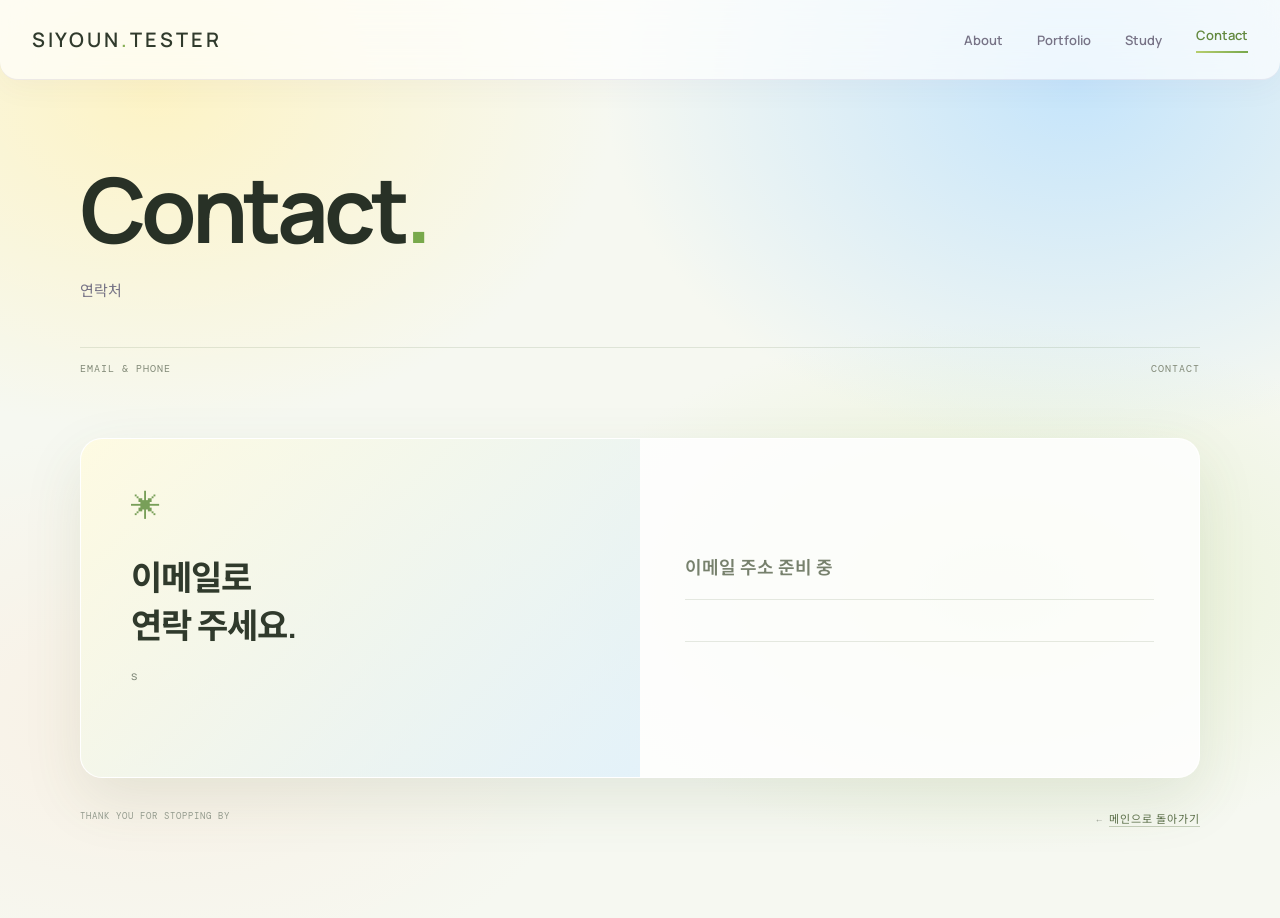
==== contact.html @ 894e9505 "포트폴리오" ====
<!doctype html>
<html lang="ko">
<head>
  <meta charset="utf-8"><meta name="viewport" content="width=device-width, initial-scale=1">
  <meta name="description" content="시윤에게 이메일로 연락할 수 있습니다.">
  <title>Contact — siyoun.tester</title>
  <link rel="preconnect" href="https://fonts.googleapis.com"><link rel="preconnect" href="https://fonts.gstatic.com" crossorigin>
  <link href="https://fonts.googleapis.com/css2?family=DM+Mono:wght@400;500&family=Manrope:wght@400;500;600;700;800&family=Noto+Sans+KR:wght@400;500;600;700;800&display=swap" rel="stylesheet">
  <link rel="stylesheet" href="assets/css/style.css"><script src="assets/js/main.js" defer></script>
</head>
<body>
  <header class="site-header"><nav class="nav-shell" aria-label="주요 메뉴"><a class="wordmark" href="index.html" aria-label="siyoun.tester 메인 페이지">siyoun<span>.</span>tester</a><button class="menu-toggle" aria-expanded="false" aria-controls="site-menu" aria-label="메뉴 열기"><span></span><span></span></button><div class="nav-links" id="site-menu"><a class="nav-link" href="index.html">About</a><a class="nav-link" href="portfolio.html">Portfolio</a><a class="nav-link" href="study.html">Study</a><a class="nav-link active" href="contact.html" aria-current="page">Contact</a></div></nav></header>
  <main class="wrap page-main contact-main">
    <section class="page-intro"><h1>Contact<span class="period">.</span></h1><p class="page-lead">연락처</p><div class="intro-meta"><span>EMAIL & PHONE</span><span>CONTACT</span></div></section>
    <section class="contact-card"><div class="contact-message"><span class="contact-spark">✳</span><h2>이메일로<br>연락 주세요.</h2><p>s</p></div><div class="contact-details"><div class="contact-item"><span class="contact-placeholder">이메일 주소 준비 중</span></div><div class="contact-item"></div></div></section>
    <div class="contact-bottom"><span>THANK YOU FOR STOPPING BY</span><span>← <a href="index.html">메인으로 돌아가기</a></span></div>
  </main>
</body>
</html>
---- assets/css/style.css ----
:root {
  --ink: #283126;
  --muted: #737a6e;
  --line: rgba(75, 104, 57, .15);
  --green: #78a94b;
  --lime: #d8e9ad;
  --yellow: #fff0a8;
  --sky: #9ed6f5;
  --paper: #f6f8f1;
  --sans: 'Manrope', 'Noto Sans KR', sans-serif;
  --mono: 'DM Mono', monospace;
}

* { box-sizing: border-box; }
html { scroll-behavior: smooth; scroll-padding-top: 100px; }
body {
  margin: 0;
  color: var(--ink);
  background:
    radial-gradient(ellipse at 12% 10%, rgba(255, 242, 185, .78), transparent 29%),
    radial-gradient(ellipse at 84% 9%, rgba(178, 221, 255, .72), transparent 31%),
    radial-gradient(ellipse at 78% 64%, rgba(219, 235, 183, .56), transparent 32%),
    radial-gradient(ellipse at 12% 78%, rgba(255, 226, 205, .34), transparent 28%),
    var(--paper);
  font-family: var(--sans);
  font-size: 15px;
  -webkit-font-smoothing: antialiased;
}
a { color: inherit; text-decoration: none; }
.wrap { width: min(1120px, calc(100% - 64px)); margin-inline: auto; }

.site-header {
  position: sticky;
  z-index: 20;
  top: 0;
  height: 80px;
  border-bottom: 1px solid rgba(93, 74, 136, .1);
  border-radius: 0 0 18px 18px;
  background: rgba(255, 255, 255, .68);
  box-shadow: 0 8px 30px rgba(83, 67, 114, .045);
  backdrop-filter: blur(18px);
}
.nav-shell {
  display: flex;
  align-items: center;
  gap: 28px;
  width: min(1280px, calc(100% - 64px));
  height: 100%;
  margin: auto;
}
.wordmark {
  flex: 0 0 auto;
  color: #303a2c;
  font-size: 20px;
  font-weight: 600;
  letter-spacing: 3px;
  text-transform: uppercase;
  transition: color .2s ease, transform .2s ease;
}
.wordmark span {
  color: #83ae55;
  background: linear-gradient(110deg, #b3cb62, #83ae55, #d6d989);
  background-clip: text;
  -webkit-background-clip: text;
  -webkit-text-fill-color: transparent;
}
.wordmark:hover { color: #62883e; transform: translateY(-1px); }
.wordmark:hover span { color: #99ba55; background: none; -webkit-text-fill-color: currentColor; }
.nav-links { display: flex; align-items: center; gap: 34px; margin-left: auto; }
.nav-link { color: #777386; font-size: 13px; font-weight: 600; transition: color .2s ease; }
.nav-link:hover, .nav-link.active { color: #62883e; }
.nav-link.active::after {
  display: block;
  height: 2px;
  margin-top: 7px;
  background: linear-gradient(90deg, #b7ce6e, #78a84c);
  content: '';
}
.menu-toggle { display: none; border: 0; padding: 8px; background: transparent; }
.menu-toggle span { display: block; width: 22px; height: 1px; margin: 5px; background: var(--ink); }

.hero {
  display: grid;
  grid-template-columns: minmax(0, 1fr) minmax(0, 1fr);
  align-items: center;
  gap: 6vw;
  min-height: 590px;
  padding-block: 75px;
}
.hero-copy { z-index: 2; max-width: 500px; }
.hero-copy h2 { margin: 0 0 22px; color: #303a2c; font-size: clamp(34px, 4vw, 52px); line-height: 1.3; letter-spacing: -1.8px; }
.hero-copy p { margin: 0 0 12px; color: #727a6e; font-size: 15px; line-height: 1.9; }
.hero-art {
  position: relative;
  justify-self: end;
  width: 100%;
  height: 385px;
  overflow: hidden;
  border: 1px solid rgba(255, 255, 255, .9);
  border-radius: 28px;
  background:
    radial-gradient(circle at 72% 76%, rgba(179, 219, 255, .92), transparent 38%),
    radial-gradient(circle at 23% 11%, rgba(255, 235, 169, .95), transparent 31%),
    radial-gradient(circle at 31% 85%, rgba(189, 222, 145, .86), transparent 39%),
    linear-gradient(140deg, #fff9df, #f9fbf1 47%, #dcedfa);
  box-shadow: 0 25px 74px rgba(104, 139, 154, .17), inset 0 1px 0 rgba(255, 255, 255, .9);
}
.hero-art::before, .hero-art::after { position: absolute; border-radius: 50%; content: ''; }
.hero-art::before {
  inset: 12%;
  background: linear-gradient(135deg, rgba(255, 239, 178, .82), rgba(203, 228, 177, .58) 48%, rgba(159, 211, 255, .78));
  filter: blur(2px);
  opacity: .9;
}
.hero-art::after {
  top: 23%;
  left: 34%;
  width: 44%;
  aspect-ratio: 1;
  background: linear-gradient(135deg, #fff0a8, #cce598 38%, #9ed6f5 72%, #e3edbd);
  mix-blend-mode: multiply;
  opacity: .84;
}
.art-orbit { position: absolute; z-index: 2; border: 1px solid rgba(255, 255, 255, .8); border-radius: 50%; }
.orbit-one { top: 31%; left: 9%; width: 82%; height: 38%; transform: rotate(-28deg); }
.orbit-two { top: 22%; left: 17%; width: 68%; height: 58%; transform: rotate(42deg); }
.art-star { position: absolute; z-index: 3; top: 10%; right: 17%; color: #fffdf1; font-size: 72px; text-shadow: 0 3px 22px rgba(121, 154, 120, .22); }

.section-pad { padding-block: 88px; }
.preview-section { padding-top: 26px; padding-bottom: 96px; }
.section-heading { display: flex; align-items: end; justify-content: space-between; margin-bottom: 30px; }
.section-heading h2 { margin: 0; color: #303a2c; font-size: 31px; letter-spacing: -1px; }
.preview-grid { display: grid; grid-template-columns: repeat(3, 1fr); gap: 16px; }
.preview-card {
  position: relative;
  min-height: 220px;
  overflow: hidden;
  padding: 27px;
  border: 1px solid rgba(255, 255, 255, .96);
  border-radius: 22px;
  color: #2a2838;
  box-shadow: 0 12px 34px rgba(72, 98, 55, .08), inset 0 1px 0 #fff;
  transition: transform .2s ease, box-shadow .2s ease, border-color .2s ease;
}
.card-lilac { background: linear-gradient(145deg, rgba(255, 255, 255, .88), rgba(226, 239, 204, .78)); }
.card-yellow { background: linear-gradient(145deg, rgba(255, 255, 255, .88), rgba(255, 242, 190, .8)); }
.card-blue { background: linear-gradient(145deg, rgba(255, 255, 255, .9), rgba(211, 236, 253, .86)); }
.preview-card:hover { transform: translateY(-5px); border-color: rgba(140, 177, 91, .42); box-shadow: 0 20px 42px rgba(76, 112, 53, .13); }
.card-icon { position: absolute; top: 20px; right: 23px; color: #789f59; font-size: 25px; }
.preview-card h3 { margin: 45px 0 8px; font-size: 25px; letter-spacing: -.7px; }
.preview-card p { margin: 0; color: #7e8874; font-size: 12px; }
.card-link { position: absolute; bottom: 22px; left: 27px; color: #45583a; font-size: 11px; font-weight: 700; }
.card-link b { margin-left: 9px; }

.page-main { min-height: calc(100vh - 80px); }
.page-intro { padding-top: 82px; }
.page-intro h1 { margin: 0; color: #283126; font-size: clamp(56px, 8vw, 90px); line-height: 1.05; letter-spacing: -5px; }
.period { color: #78a94b; }
.page-lead { margin: 20px 0 0; color: #777486; font-size: 15px; line-height: 1.9; }
.intro-meta { display: flex; justify-content: space-between; margin-top: 42px; padding-top: 14px; border-top: 1px solid rgba(78, 108, 57, .14); color: #828a78; font: 10px var(--mono); letter-spacing: 1px; }
.portfolio-empty {
  margin: 54px 0 88px;
  padding: 82px 28px;
  border: 1px solid rgba(255, 255, 255, .98);
  border-radius: 24px;
  background: radial-gradient(ellipse at 30% 0%, rgba(255, 239, 172, .7), transparent 55%), radial-gradient(ellipse at 85% 20%, rgba(174, 219, 250, .58), transparent 55%), rgba(255, 255, 255, .78);
  text-align: center;
  box-shadow: 0 18px 48px rgba(72, 98, 55, .1);
}
.empty-icon { display: grid; place-items: center; width: 46px; height: 46px; margin: 0 auto 22px; border-radius: 15px; background: linear-gradient(135deg, #fff0a8, #b9d987 48%, #9bcff0); color: #fff; font-size: 23px; box-shadow: 0 9px 27px rgba(130, 164, 118, .24); }
.eyebrow { margin: 0 0 11px; color: #6e9146; font: 10px var(--mono); letter-spacing: 1.2px; }

.study-layout { display: grid; grid-template-columns: 190px minmax(0, 1fr); gap: 76px; }
.study-sidebar { position: relative; padding-top: 110px; }
.side-link { display: flex; gap: 12px; padding: 13px 12px; border-radius: 999px; color: #858d7c; font: 10px var(--mono); }
.side-link span { color: inherit; font: 11px var(--sans); }
.side-link.active { color: #638b3c; background: rgba(148, 185, 84, .14); }
.sidebar-note { position: sticky; top: 82vh; margin-top: 90px; color: #a0a894; font: 9px/1.8 var(--mono); letter-spacing: 1px; }
.study-content { min-width: 0; }
.study-intro { padding-top: 82px; }
.study-block { padding-top: 68px; scroll-margin-top: 105px; }
.block-heading { display: flex; align-items: start; gap: 18px; margin-bottom: 22px; }
.block-number { padding-top: 4px; color: #789d48; font: 12px var(--mono); }
.block-heading h2 { margin: 0; color: #303a2c; font-size: 23px; letter-spacing: -.7px; }
.log-card { margin-bottom: 14px; padding: 26px 28px; overflow: hidden; border: 1px solid rgba(255, 255, 255, .98); border-radius: 22px; background: rgba(255, 255, 255, .68); box-shadow: 0 12px 32px rgba(72, 98, 55, .06); }
.log-date { color: #7d8874; font: 10px var(--mono); }
.log-card h3 { margin: 17px 0 9px; color: #343a30; font-size: 17px; }
.log-card p { margin: 0; color: #7d8874; font-size: 12px; line-height: 1.9; }
.reflection-card { position: relative; padding: 26px 30px; overflow: hidden; border: 1px solid rgba(255, 255, 255, .98); border-radius: 22px; background: linear-gradient(125deg, rgba(255, 253, 227, .92), rgba(222, 240, 252, .9)); }
.reflection-mark { display: block; height: 42px; color: #8eae58; font: 60px Georgia, serif; }
.reflection-card p { margin: 0; color: #5e6855; font-size: 14px; line-height: 1.9; }
.next-card { display: flex; align-items: start; gap: 17px; margin-bottom: 75px; padding: 24px; overflow: hidden; border: 1px solid rgba(255, 255, 255, .98); border-radius: 22px; background: rgba(255, 255, 255, .68); }
.next-icon { color: #789f59; font-size: 25px; }
.next-card h3 { margin: 3px 0 8px; color: #343a30; font-size: 14px; }
.next-card p { margin: 0; color: #7d8874; font-size: 12px; line-height: 1.9; }

.contact-main { padding-bottom: 92px; }
.contact-card { display: grid; grid-template-columns: 1fr 1fr; min-height: 340px; margin-top: 63px; overflow: hidden; border: 1px solid rgba(255, 255, 255, .98); border-radius: 22px; background: rgba(255, 255, 255, .65); box-shadow: 0 22px 60px rgba(72, 98, 55, .11); }
.contact-message { padding: 46px 50px; background: linear-gradient(135deg, rgba(255, 249, 211, .62), rgba(217, 237, 249, .7)); }
.contact-spark { display: block; color: #789f59; font-size: 30px; }
.contact-message h2 { margin: 28px 0 0; color: #303a2c; font-size: 34px; line-height: 1.4; letter-spacing: -1px; }
.contact-message p { margin-top: 16px; color: #757e6f; font-size: 12px; line-height: 1.9; }
.contact-details { display: flex; flex-direction: column; justify-content: center; padding: 50px 45px; background: rgba(255, 255, 255, .58); }
.contact-item { margin-bottom: 21px; padding-bottom: 20px; border-bottom: 1px solid rgba(78, 108, 57, .14); }
.contact-placeholder { color: #77816d; font-size: 18px; font-weight: 600; }
.contact-bottom { display: flex; justify-content: space-between; margin-top: 32px; color: #939a8d; font: 9px var(--mono); letter-spacing: 1px; }
.contact-bottom a { color: #5c704a; border-bottom: 1px solid rgba(79, 108, 59, .3); font: 11px var(--sans); }

@media (max-width: 800px) {
  .wrap { width: calc(100% - 48px); }
  .nav-shell { width: calc(100% - 48px); }
  .nav-links { gap: 20px; }
  .hero { grid-template-columns: minmax(0, 1fr) minmax(0, .9fr); gap: 28px; min-height: 500px; }
  .hero-copy h2 { font-size: clamp(30px, 4.2vw, 42px); }
  .study-layout { grid-template-columns: 150px minmax(0, 1fr); gap: 42px; }
  .contact-message { padding: 38px 32px; }
  .contact-details { padding: 38px 30px; }
}
@media (max-width: 600px) {
  .wrap { width: calc(100% - 40px); }
  .site-header { height: 68px; }
  .nav-shell { width: calc(100% - 36px); }
  .wordmark { font-size: 18px; }
  .menu-toggle { display: block; z-index: 22; margin-left: auto; }
  .nav-links { position: absolute; top: 67px; right: 0; left: 0; display: none; flex-direction: column; align-items: flex-start; gap: 0; padding: 18px 20px; border: 1px solid rgba(78, 108, 57, .14); border-radius: 0 0 18px 18px; background: rgba(255, 255, 255, .96); box-shadow: 0 12px 28px rgba(72, 98, 55, .08); }
  .nav-links.open { display: flex; }
  .nav-link { width: 100%; padding: 12px 0; }
  .nav-link.active::after { display: none; }
  .hero { display: flex; flex-direction: column; align-items: stretch; gap: 30px; min-height: auto; padding-block: 54px 58px; }
  .hero-copy { max-width: none; }
  .hero-copy h2 { font-size: 34px; }
  .hero-art { height: 290px; }
  .preview-section { padding-top: 18px; padding-bottom: 66px; }
  .preview-grid { grid-template-columns: 1fr; gap: 12px; }
  .preview-card { min-height: 205px; border-radius: 20px; }
  .preview-card h3 { margin-top: 35px; }
  .section-heading h2 { font-size: 26px; }
  .page-intro, .study-intro { padding-top: 62px; }
  .page-intro h1 { font-size: 62px; letter-spacing: -3px; }
  .page-lead { font-size: 13px; }
  .intro-meta { margin-top: 32px; }
  .portfolio-empty { margin: 38px 0 65px; padding: 60px 20px; }
  .study-layout { display: block; }
  .study-sidebar { display: flex; gap: 10px; overflow-x: auto; padding-top: 24px; white-space: nowrap; }
  .side-link { gap: 6px; padding: 8px 0; }
  .side-link span { font-size: 10px; }
  .sidebar-note { display: none; }
  .study-block { padding-top: 49px; scroll-margin-top: 80px; }
  .log-card { padding: 21px; }
  .contact-main { padding-bottom: 60px; }
  .contact-card { grid-template-columns: 1fr; margin-top: 39px; }
  .contact-message { padding: 34px 28px; }
  .contact-message h2 { font-size: 29px; }
  .contact-details { padding: 32px 28px; }
  .contact-placeholder { font-size: 17px; }
  .contact-bottom { font-size: 8px; }
}
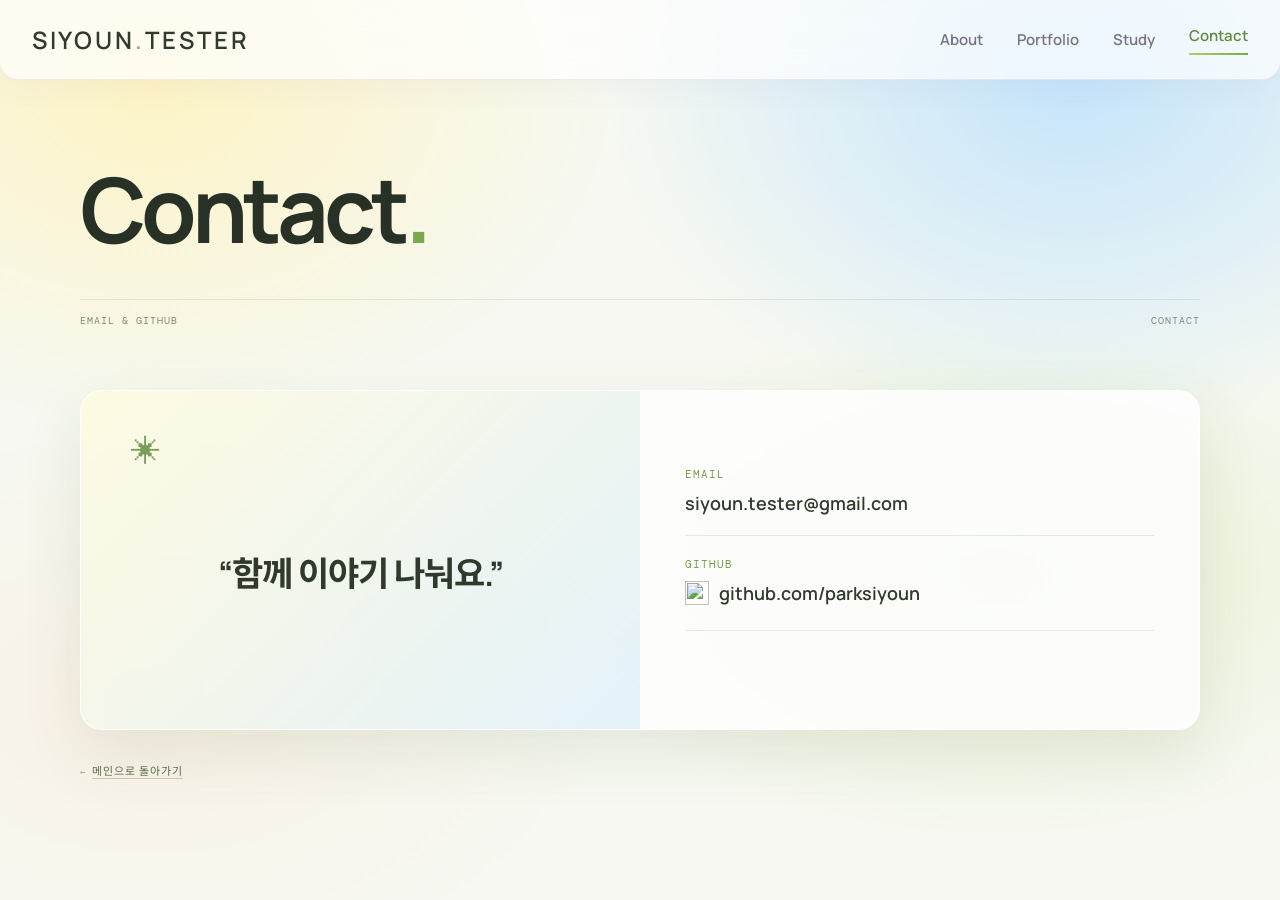
==== commit 04443330: "contact 페이지 수정, 웹사이트 전체적인 사용성 개선" ====
--- a/contact.html
+++ b/contact.html
@@ -2,7 +2,7 @@
 <html lang="ko">
 <head>
   <meta charset="utf-8"><meta name="viewport" content="width=device-width, initial-scale=1">
-  <meta name="description" content="시윤에게 이메일로 연락할 수 있습니다.">
+  <meta name="description" content="시윤의 이메일과 GitHub를 확인할 수 있습니다.">
   <title>Contact — siyoun.tester</title>
   <link rel="preconnect" href="https://fonts.googleapis.com"><link rel="preconnect" href="https://fonts.gstatic.com" crossorigin>
   <link href="https://fonts.googleapis.com/css2?family=DM+Mono:wght@400;500&family=Manrope:wght@400;500;600;700;800&family=Noto+Sans+KR:wght@400;500;600;700;800&display=swap" rel="stylesheet">
@@ -11,9 +11,9 @@
 <body>
   <header class="site-header"><nav class="nav-shell" aria-label="주요 메뉴"><a class="wordmark" href="index.html" aria-label="siyoun.tester 메인 페이지">siyoun<span>.</span>tester</a><button class="menu-toggle" aria-expanded="false" aria-controls="site-menu" aria-label="메뉴 열기"><span></span><span></span></button><div class="nav-links" id="site-menu"><a class="nav-link" href="index.html">About</a><a class="nav-link" href="portfolio.html">Portfolio</a><a class="nav-link" href="study.html">Study</a><a class="nav-link active" href="contact.html" aria-current="page">Contact</a></div></nav></header>
   <main class="wrap page-main contact-main">
-    <section class="page-intro"><h1>Contact<span class="period">.</span></h1><p class="page-lead">연락처</p><div class="intro-meta"><span>EMAIL & PHONE</span><span>CONTACT</span></div></section>
-    <section class="contact-card"><div class="contact-message"><span class="contact-spark">✳</span><h2>이메일로<br>연락 주세요.</h2><p>s</p></div><div class="contact-details"><div class="contact-item"><span class="contact-placeholder">이메일 주소 준비 중</span></div><div class="contact-item"></div></div></section>
-    <div class="contact-bottom"><span>THANK YOU FOR STOPPING BY</span><span>← <a href="index.html">메인으로 돌아가기</a></span></div>
+    <section class="page-intro"><h1>Contact<span class="period">.</span></h1><div class="intro-meta"><span>EMAIL & GITHUB</span><span>CONTACT</span></div></section>
+    <section class="contact-card"><div class="contact-message"><span class="contact-spark">✳︎</span><h2>“함께 이야기 나눠요.”</h2></div><div class="contact-details"><div class="contact-item"><span class="contact-label">EMAIL</span><a class="contact-link" href="mailto:siyoun.tester@gmail.com">siyoun.tester@gmail.com</a></div><div class="contact-item"><span class="contact-label">GITHUB</span><a class="contact-link contact-github" href="https://github.com/parksiyoun" target="_blank" rel="noopener noreferrer"><img src="https://raw.githubusercontent.com/primer/octicons/main/icons/mark-github-24.svg" alt="" width="24" height="24">github.com/parksiyoun</a></div></div></section>
+    <div class="contact-bottom"><span>← <a href="index.html">메인으로 돌아가기</a></span></div>
   </main>
 </body>
 </html>
--- a/assets/css/style.css
+++ b/assets/css/style.css
@@ -7,7 +7,7 @@
   --yellow: #fff0a8;
   --sky: #9ed6f5;
   --paper: #f6f8f1;
-  --sans: 'Manrope', 'Noto Sans KR', sans-serif;
+  --sans: 'Pretendard', 'Manrope', 'Noto Sans KR', sans-serif;
   --mono: 'DM Mono', monospace;
 }
 
@@ -51,7 +51,7 @@
 .wordmark {
   flex: 0 0 auto;
   color: #303a2c;
-  font-size: 20px;
+  font-size: 24px;
   font-weight: 600;
   letter-spacing: 3px;
   text-transform: uppercase;
@@ -67,7 +67,7 @@
 .wordmark:hover { color: #62883e; transform: translateY(-1px); }
 .wordmark:hover span { color: #99ba55; background: none; -webkit-text-fill-color: currentColor; }
 .nav-links { display: flex; align-items: center; gap: 34px; margin-left: auto; }
-.nav-link { color: #777386; font-size: 13px; font-weight: 600; transition: color .2s ease; }
+.nav-link { color: #777386; font-size: 15px; font-weight: 600; transition: color .2s ease; }
 .nav-link:hover, .nav-link.active { color: #62883e; }
 .nav-link.active::after {
   display: block;
@@ -90,6 +90,8 @@
 .hero-copy { z-index: 2; max-width: 500px; }
 .hero-copy h2 { margin: 0 0 22px; color: #303a2c; font-size: clamp(34px, 4vw, 52px); line-height: 1.3; letter-spacing: -1.8px; }
 .hero-copy p { margin: 0 0 12px; color: #727a6e; font-size: 15px; line-height: 1.9; }
+.hero-copy .hero-intro { margin-bottom: 16px; color: #46523f; font-size: 19px; font-weight: 700; }
+.hero-intro span { color: #78a94b; font-weight: 800; }
 .hero-art {
   position: relative;
   justify-self: end;
@@ -142,11 +144,14 @@
   box-shadow: 0 12px 34px rgba(72, 98, 55, .08), inset 0 1px 0 #fff;
   transition: transform .2s ease, box-shadow .2s ease, border-color .2s ease;
 }
-.card-lilac { background: linear-gradient(145deg, rgba(255, 255, 255, .88), rgba(226, 239, 204, .78)); }
-.card-yellow { background: linear-gradient(145deg, rgba(255, 255, 255, .88), rgba(255, 242, 190, .8)); }
-.card-blue { background: linear-gradient(145deg, rgba(255, 255, 255, .9), rgba(211, 236, 253, .86)); }
+.card-lilac { background: #fff; }
+.card-yellow { background: #fff; }
+.card-blue { background: #fff; }
+.card-lilac:hover { background: linear-gradient(145deg, rgba(255, 255, 255, .88), rgba(226, 239, 204, .78)); }
+.card-yellow:hover { background: linear-gradient(145deg, rgba(255, 255, 255, .88), rgba(255, 242, 190, .8)); }
+.card-blue:hover { background: linear-gradient(145deg, rgba(255, 255, 255, .9), rgba(211, 236, 253, .86)); }
 .preview-card:hover { transform: translateY(-5px); border-color: rgba(140, 177, 91, .42); box-shadow: 0 20px 42px rgba(76, 112, 53, .13); }
-.card-icon { position: absolute; top: 20px; right: 23px; color: #789f59; font-size: 25px; }
+.card-icon { position: absolute; top: 20px; right: 23px; color: #789f59; font: 25px/1 'Arial Unicode MS', 'Segoe UI Symbol', sans-serif; }
 .preview-card h3 { margin: 45px 0 8px; font-size: 25px; letter-spacing: -.7px; }
 .preview-card p { margin: 0; color: #7e8874; font-size: 12px; }
 .card-link { position: absolute; bottom: 22px; left: 27px; color: #45583a; font-size: 11px; font-weight: 700; }
@@ -169,6 +174,23 @@
 }
 .empty-icon { display: grid; place-items: center; width: 46px; height: 46px; margin: 0 auto 22px; border-radius: 15px; background: linear-gradient(135deg, #fff0a8, #b9d987 48%, #9bcff0); color: #fff; font-size: 23px; box-shadow: 0 9px 27px rgba(130, 164, 118, .24); }
 .eyebrow { margin: 0 0 11px; color: #6e9146; font: 10px var(--mono); letter-spacing: 1.2px; }
+.project-list { display: grid; grid-template-columns: repeat(2, minmax(0, 1fr)); gap: 20px; margin: 54px 0 88px; }
+.project-card { display: flex; flex-direction: column; min-height: 300px; padding: 30px; border: 1px solid rgba(255, 255, 255, .98); border-radius: 24px; background: #fff; box-shadow: 0 18px 48px rgba(72, 98, 55, .1); transition: transform .2s ease, box-shadow .2s ease; }
+.project-card:hover { transform: translateY(-5px); box-shadow: 0 22px 50px rgba(72, 98, 55, .16); }
+.project-card:focus-visible { outline: 3px solid #62883e; outline-offset: 4px; }
+.project-card--linked { position: relative; }
+.project-card--linked:has(.project-card-main-link:focus-visible) { outline: 3px solid #62883e; outline-offset: 4px; }
+.project-card-main-link::after { content: ""; position: absolute; inset: 0; }
+.project-card-top { display: flex; align-items: start; justify-content: space-between; }
+.project-arrow { color: #789f59; font-size: 27px; line-height: 1; }
+.project-image { display: block; width: 100%; margin-top: 18px; padding: 10px; border: 1px solid rgba(75, 104, 57, .15); border-radius: 12px; background: rgba(255, 255, 255, .65); }
+.project-image img { display: block; width: 100%; height: auto; }
+.project-card h2 { margin: 24px 0 12px; font-size: 25px; letter-spacing: -.7px; }
+.project-card p { margin: 0; color: #727a6e; line-height: 1.8; }
+.project-tags { display: flex; flex-wrap: wrap; gap: 7px; margin: 20px 0 26px; }
+.project-tags span { padding: 5px 10px; border-radius: 999px; background: rgba(120, 169, 75, .12); color: #62883e; font: 11px var(--mono); }
+.project-link { margin-top: auto; color: #45583a; font-size: 12px; font-weight: 700; }
+.project-link span { margin-left: 8px; }
 
 .study-layout { display: grid; grid-template-columns: 190px minmax(0, 1fr); gap: 76px; }
 .study-sidebar { position: relative; padding-top: 110px; }
@@ -182,27 +204,20 @@
 .block-heading { display: flex; align-items: start; gap: 18px; margin-bottom: 22px; }
 .block-number { padding-top: 4px; color: #789d48; font: 12px var(--mono); }
 .block-heading h2 { margin: 0; color: #303a2c; font-size: 23px; letter-spacing: -.7px; }
-.log-card { margin-bottom: 14px; padding: 26px 28px; overflow: hidden; border: 1px solid rgba(255, 255, 255, .98); border-radius: 22px; background: rgba(255, 255, 255, .68); box-shadow: 0 12px 32px rgba(72, 98, 55, .06); }
-.log-date { color: #7d8874; font: 10px var(--mono); }
-.log-card h3 { margin: 17px 0 9px; color: #343a30; font-size: 17px; }
-.log-card p { margin: 0; color: #7d8874; font-size: 12px; line-height: 1.9; }
-.reflection-card { position: relative; padding: 26px 30px; overflow: hidden; border: 1px solid rgba(255, 255, 255, .98); border-radius: 22px; background: linear-gradient(125deg, rgba(255, 253, 227, .92), rgba(222, 240, 252, .9)); }
-.reflection-mark { display: block; height: 42px; color: #8eae58; font: 60px Georgia, serif; }
-.reflection-card p { margin: 0; color: #5e6855; font-size: 14px; line-height: 1.9; }
-.next-card { display: flex; align-items: start; gap: 17px; margin-bottom: 75px; padding: 24px; overflow: hidden; border: 1px solid rgba(255, 255, 255, .98); border-radius: 22px; background: rgba(255, 255, 255, .68); }
-.next-icon { color: #789f59; font-size: 25px; }
-.next-card h3 { margin: 3px 0 8px; color: #343a30; font-size: 14px; }
-.next-card p { margin: 0; color: #7d8874; font-size: 12px; line-height: 1.9; }
-
 .contact-main { padding-bottom: 92px; }
 .contact-card { display: grid; grid-template-columns: 1fr 1fr; min-height: 340px; margin-top: 63px; overflow: hidden; border: 1px solid rgba(255, 255, 255, .98); border-radius: 22px; background: rgba(255, 255, 255, .65); box-shadow: 0 22px 60px rgba(72, 98, 55, .11); }
-.contact-message { padding: 46px 50px; background: linear-gradient(135deg, rgba(255, 249, 211, .62), rgba(217, 237, 249, .7)); }
-.contact-spark { display: block; color: #789f59; font-size: 30px; }
-.contact-message h2 { margin: 28px 0 0; color: #303a2c; font-size: 34px; line-height: 1.4; letter-spacing: -1px; }
+.contact-message { position: relative; display: flex; flex-direction: column; align-items: center; justify-content: center; padding: 46px 50px; background: linear-gradient(135deg, rgba(255, 249, 211, .62), rgba(217, 237, 249, .7)); text-align: center; }
+.contact-spark { position: absolute; top: 46px; left: 50px; display: block; color: #789f59; font: 30px/1 'Arial Unicode MS', 'Segoe UI Symbol', sans-serif; }
+.contact-message h2 { margin: 28px 0 0; color: #303a2c; font-size: 34px; line-height: 1.4; letter-spacing: -1px; white-space: nowrap; }
 .contact-message p { margin-top: 16px; color: #757e6f; font-size: 12px; line-height: 1.9; }
 .contact-details { display: flex; flex-direction: column; justify-content: center; padding: 50px 45px; background: rgba(255, 255, 255, .58); }
 .contact-item { margin-bottom: 21px; padding-bottom: 20px; border-bottom: 1px solid rgba(78, 108, 57, .14); }
-.contact-placeholder { color: #77816d; font-size: 18px; font-weight: 600; }
+.contact-label { display: block; margin-bottom: 10px; color: #789d48; font: 11px var(--mono); letter-spacing: 1px; }
+.contact-link { color: #303a2c; font-size: 18px; font-weight: 600; overflow-wrap: anywhere; }
+.contact-link:hover { color: #5c704a; text-decoration: underline; }
+.contact-link:focus-visible { outline: 2px solid #5c704a; outline-offset: 4px; }
+.contact-github { display: inline-flex; align-items: center; gap: 10px; }
+.contact-github img { flex: none; }
 .contact-bottom { display: flex; justify-content: space-between; margin-top: 32px; color: #939a8d; font: 9px var(--mono); letter-spacing: 1px; }
 .contact-bottom a { color: #5c704a; border-bottom: 1px solid rgba(79, 108, 59, .3); font: 11px var(--sans); }
 
@@ -240,18 +255,19 @@
   .page-lead { font-size: 13px; }
   .intro-meta { margin-top: 32px; }
   .portfolio-empty { margin: 38px 0 65px; padding: 60px 20px; }
+  .project-list { grid-template-columns: 1fr; margin: 38px 0 65px; }
+  .project-card { padding: 26px; }
   .study-layout { display: block; }
   .study-sidebar { display: flex; gap: 10px; overflow-x: auto; padding-top: 24px; white-space: nowrap; }
   .side-link { gap: 6px; padding: 8px 0; }
   .side-link span { font-size: 10px; }
   .sidebar-note { display: none; }
   .study-block { padding-top: 49px; scroll-margin-top: 80px; }
-  .log-card { padding: 21px; }
   .contact-main { padding-bottom: 60px; }
   .contact-card { grid-template-columns: 1fr; margin-top: 39px; }
   .contact-message { padding: 34px 28px; }
   .contact-message h2 { font-size: 29px; }
   .contact-details { padding: 32px 28px; }
-  .contact-placeholder { font-size: 17px; }
+  .contact-link { font-size: 17px; }
   .contact-bottom { font-size: 8px; }
 }
